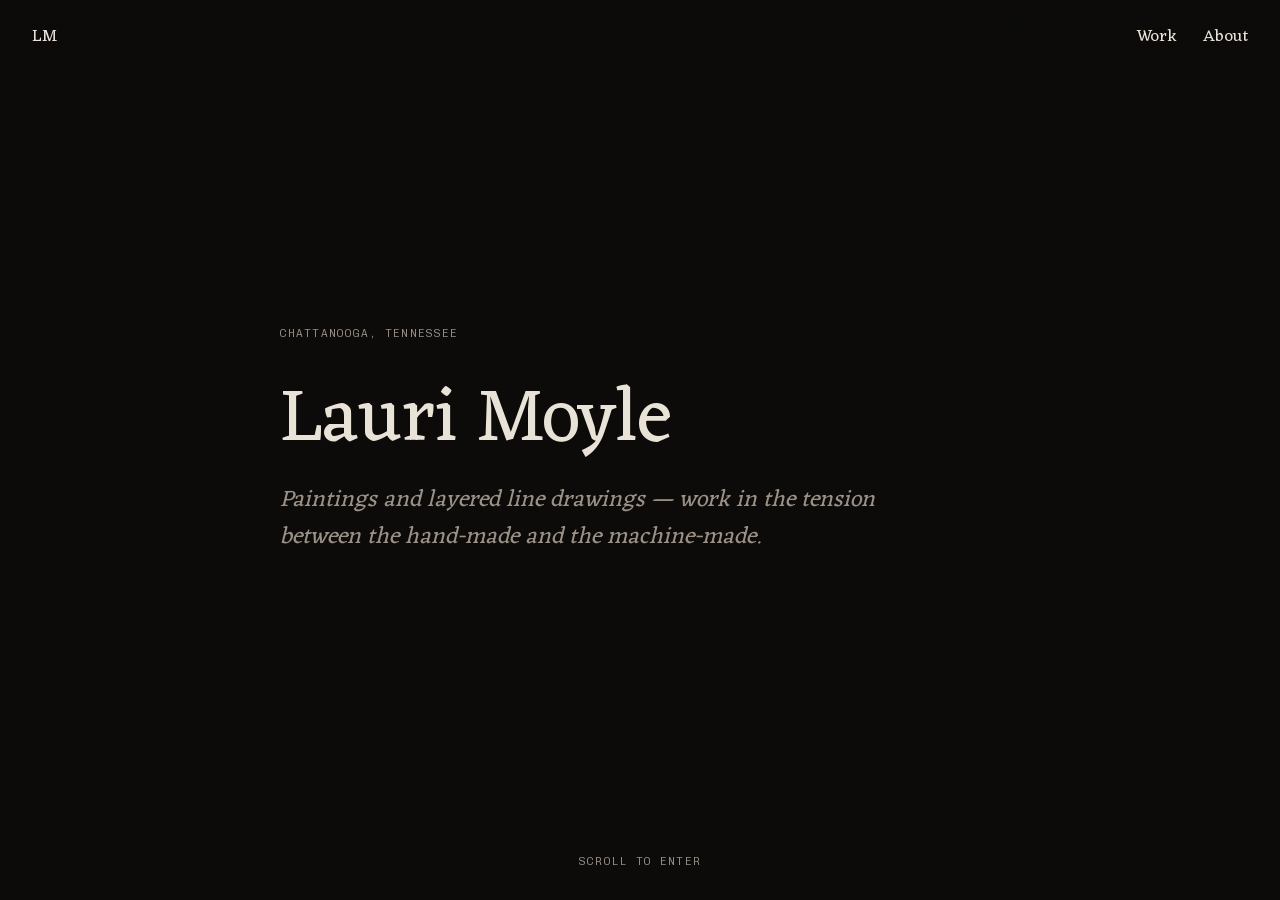
==== index.html @ e6e928c0 "Install and Configure Vercel Web Analytics Implemented Vercel Web Analytics for Static HTML Site  CH" ====
<!doctype html><html lang="en"><head><meta charset="utf-8"><meta name="viewport" content="width=device-width,initial-scale=1"><title>Lauri Moyle — Not for me less, not void</title><meta name="description" content="Paintings and layered line drawings by Lauri Moyle, Chattanooga, Tennessee."><link rel="stylesheet" href="/styles.css"><script src="/site.js" defer></script><script>window.va=window.va||function(){(window.vaq=window.vaq||[]).push(arguments);};</script><script defer src="/_vercel/insights/script.js"></script></head><body data-page="home"><nav class="nav" aria-label="Main navigation"><a class="wordmark" href="/">LM</a><div><a href="/">Work</a><a href="/about.html">About</a></div></nav><main id="work-feed" class="snap-feed" aria-live="polite"><section class="hero snap-panel"><div class="hero-copy"><span class="mono">Chattanooga, Tennessee</span><h1>Lauri Moyle</h1><p>Paintings and layered line drawings — work in the tension between the hand-made and the machine-made.</p></div><span class="scroll-cue mono">Scroll to enter</span></section></main></body></html>
---- styles.css ----
@font-face {
  font-family: Eczar;
  src: url('/eczar.woff2');
}

@font-face {
  font-family: Chivo;
  src: url('/chivomono.woff2');
}

:root {
  --g: #0c0b0a;
  --i: #e9e2d6;
  --d: #9a9184;
  --l: #e9e2d624;
  --glow: 232, 179, 75;
}

* { box-sizing: border-box; }

html {
  background: var(--g);
  color: var(--i);
  scroll-behavior: smooth;
}

body {
  margin: 0;
  background: var(--g);
  font: 17px/1.6 Eczar, Georgia, serif;
}

a { color: inherit; text-decoration: none; }

.mono {
  color: var(--d);
  font: 300 11px/1.55 Chivo, monospace;
  letter-spacing: .1em;
  text-transform: uppercase;
}

.nav {
  position: fixed;
  z-index: 20;
  inset: 0 0 auto;
  display: flex;
  justify-content: space-between;
  padding: 24px 32px;
  background: linear-gradient(var(--g), transparent);
}

.nav div { display: flex; gap: 26px; }
.nav a:hover, .nav a[aria-current] { border-bottom: 1px solid; }

.snap-feed {
  height: 100svh;
  overflow-y: auto;
  scroll-snap-type: y mandatory;
  background: #080706;
}

.snap-panel {
  min-height: 100svh;
  scroll-snap-align: start;
  scroll-snap-stop: always;
}

.hero {
  position: relative;
  display: grid;
  place-items: center;
  padding: 14vh 8vw;
  background: var(--g);
}

.hero-copy { width: min(720px, 100%); }

h1 {
  margin: .45em 0 .22em;
  font-size: clamp(42px, 8vw, 76px);
  font-weight: 400;
  line-height: 1.04;
}

.hero p {
  max-width: 46ch;
  color: var(--d);
  font-size: clamp(18px, 2.4vw, 23px);
  font-style: italic;
}

.scroll-cue { position: absolute; bottom: 30px; }

.series-panel {
  position: relative;
  display: grid;
  grid-template-columns: minmax(300px, .95fr) minmax(320px, 1.05fr);
  align-items: center;
  gap: clamp(45px, 8vw, 130px);
  min-height: 100svh;
  padding: 14vh 8vw 11vh;
  overflow: hidden;
  border-top: 1px solid #e9e2d610;
  background:
    radial-gradient(circle at 78% 42%, rgba(var(--glow), .07), transparent 34%),
    linear-gradient(135deg, #100e0b, #070605 72%);
}

.series-panel::before {
  content: attr(data-series-number);
  position: absolute;
  top: 5vh;
  right: 5vw;
  color: #e9e2d607;
  font: 400 clamp(170px, 32vw, 460px)/.75 Eczar, Georgia, serif;
  letter-spacing: -.08em;
  pointer-events: none;
}

.series-home-copy {
  position: relative;
  z-index: 2;
  max-width: 660px;
}

.series-number { color: #c7bdae; }

.series-home-copy h2 {
  max-width: 8ch;
  margin: .22em 0 .18em;
  font-size: clamp(56px, 8.5vw, 118px);
  font-weight: 400;
  letter-spacing: -.035em;
  line-height: .9;
}

.series-home-line {
  max-width: 32ch;
  margin: 0 0 32px;
  color: #c7bdae;
  font-size: clamp(20px, 2.2vw, 30px);
  font-style: italic;
  line-height: 1.35;
}

.series-home-statement {
  max-width: 48ch;
  padding-top: 27px;
  border-top: 1px solid var(--l);
  color: var(--d);
  font-size: clamp(15px, 1.35vw, 18px);
}

.series-home-statement p { margin: 0; }

.series-continue {
  display: inline-block;
  margin-top: 38px;
  color: var(--i);
}

.series-preview {
  position: relative;
  z-index: 1;
  height: min(70svh, 740px);
  min-height: 470px;
}

.series-preview-card {
  position: absolute;
  top: 8%;
  left: 10%;
  display: grid;
  place-items: center;
  width: 72%;
  height: 80%;
  padding: clamp(12px, 2vw, 26px);
  border: 1px solid #e9e2d61a;
  background: #080706;
  box-shadow: 0 36px 70px rgba(0, 0, 0, .48);
  transform-origin: center;
}

.series-preview-card img {
  display: block;
  width: 100%;
  height: 100%;
  object-fit: contain;
  filter: saturate(.9) brightness(.86);
}

.series-preview-card:nth-child(1) { z-index: 3; transform: translate(-12%, 1%) rotate(-3deg); }
.series-preview-card:nth-child(2) { z-index: 2; transform: translate(16%, 5%) rotate(3deg); }
.series-preview-card:nth-child(3) { z-index: 1; transform: translate(2%, 16%) rotate(.5deg); }
.series-preview-card:only-child { left: 13%; width: 75%; transform: none; }

.work-panel {
  display: grid;
  place-items: center;
  min-height: 112svh;
  padding: 15svh 5vw 14svh;
  background: #080706;
  content-visibility: auto;
  contain-intrinsic-size: auto 112svh;
}

.art-link { width: min(1180px, 100%); }

figure {
  display: grid;
  grid-template-columns: minmax(0, 1fr) minmax(180px, 250px);
  align-items: center;
  gap: clamp(34px, 7vw, 100px);
  margin: 0;
}

.art-frame {
  --glow-opacity: .22;
  position: relative;
  display: grid;
  place-items: center;
  height: min(72svh, 760px);
  isolation: isolate;
}

.art-frame::before {
  content: '';
  position: absolute;
  z-index: -3;
  inset: 8% 3%;
  border-radius: 50%;
  background: radial-gradient(ellipse, rgba(var(--glow), .14), transparent 67%);
  filter: blur(34px);
}

.art-frame img {
  width: 100%;
  height: 100%;
  object-fit: contain;
}

.art-frame .art-glow {
  --art-rotation: 0deg;
  position: absolute;
  z-index: -2;
  width: 88%;
  height: 88%;
  opacity: var(--glow-opacity);
  filter: blur(38px) saturate(1.2) brightness(1.12);
  transform: rotate(var(--art-rotation)) scale(1.035);
}

.art-frame .art-image {
  --art-rotation: 0deg;
  position: absolute;
  z-index: 1;
  inset: 0;
  filter: drop-shadow(0 18px 30px rgba(0, 0, 0, .48));
  transform: rotate(var(--art-rotation));
  transition: transform .7s, filter .7s;
}

.art-frame .is-rotated { --art-rotation: 180deg; }

.art-frame.is-dark .art-image {
  filter: drop-shadow(0 18px 30px rgba(0, 0, 0, .55)) drop-shadow(0 0 18px rgba(var(--glow), .16));
}

.art-link:hover .art-image { transform: rotate(var(--art-rotation)) scale(1.012); }

figcaption {
  display: grid;
  align-content: center;
  gap: 14px;
  min-height: 170px;
  padding-left: 25px;
  border-left: 1px solid var(--l);
}

.art-title {
  font-size: clamp(23px, 2.7vw, 34px);
  font-style: italic;
  line-height: 1.16;
}

.art-meta { display: grid; gap: 5px; }
.art-year { color: var(--i); }
.art-series { color: #c5bbad; }
.art-open { margin-top: 10px; color: var(--i); }

.about-layout {
  max-width: 1100px;
  margin: auto;
  padding: 22vh 32px 14vh;
  display: grid;
  grid-template-columns: 1fr 1fr;
  gap: 10vw;
}

.lead { font-size: clamp(20px, 2.5vw, 27px); }

.contact-links, .contact-form {
  display: grid;
  gap: 18px;
  margin-top: 40px;
}

.contact-links { justify-items: start; }
.contact-links a, footer a { border-bottom: 1px solid var(--l); }
.contact-form label { display: grid; color: var(--d); }

input, textarea {
  border: 0;
  border-bottom: 1px solid var(--l);
  background: transparent;
  color: var(--i);
  padding: 10px 2px;
  font: inherit;
}

textarea { border: 1px solid var(--l); padding: 12px; }

button {
  justify-self: start;
  border: 1px solid var(--l);
  background: transparent;
  color: var(--i);
  padding: 11px 22px;
  font: inherit;
}

.honey { position: absolute; left: -9999px; }
.form-status { min-height: 1.6em; color: var(--d); }

.work-detail {
  max-width: 1280px;
  margin: auto;
  padding: 16vh 32px 14vh;
}

.work-detail article {
  display: grid;
  grid-template-columns: minmax(0, 1.35fr) minmax(260px, .65fr);
  align-items: start;
  gap: 8vw;
  min-height: 72vh;
}

.detail-image {
  display: grid;
  place-items: center;
  min-height: 68vh;
  background: #080706;
}

.detail-image img {
  display: block;
  max-width: 100%;
  max-height: 78vh;
  margin: auto;
  filter: drop-shadow(0 18px 34px rgba(0, 0, 0, .5));
}

.series-preview-image.is-rotated,
.series-card-art.is-rotated,
.detail-art.is-rotated { transform: rotate(180deg); }

.detail-copy { position: sticky; top: 130px; }
.detail-copy h1 { font-size: clamp(36px, 5vw, 58px); }
.series, .muted { color: var(--d); font-style: italic; }
.statement { margin: 40px 0; }
.statement p + p { margin-top: 1.2em; }

.series-story,
.documentation {
  margin-top: clamp(90px, 14vh, 170px);
  padding-top: clamp(50px, 7vh, 88px);
  border-top: 1px solid var(--l);
}

.series-intro {
  display: grid;
  grid-template-columns: minmax(240px, .8fr) minmax(0, 1.2fr);
  gap: 9vw;
  align-items: start;
}

.series-intro h2,
.documentation h2 {
  margin: .28em 0 .35em;
  font-size: clamp(34px, 5vw, 58px);
  font-weight: 400;
  line-height: 1.06;
}

.series-eyebrow {
  max-width: 32ch;
  color: var(--d);
  font-style: italic;
}

.series-statement {
  max-width: 42ch;
  font-size: clamp(20px, 2.25vw, 28px);
  line-height: 1.5;
}

.process-grid {
  display: grid;
  grid-template-columns: repeat(3, 1fr);
  gap: 34px;
  margin: clamp(65px, 10vh, 120px) 0;
}

.process-step {
  padding-top: 22px;
  border-top: 1px solid var(--l);
}

.process-step h3 {
  margin: .55em 0 .25em;
  font-size: 28px;
  font-weight: 400;
}

.process-step p { color: var(--d); }

.section-heading {
  display: flex;
  justify-content: space-between;
  align-items: baseline;
  gap: 30px;
  margin-bottom: 26px;
}

.section-heading p {
  max-width: 44ch;
  color: var(--d);
}

.series-grid {
  display: grid;
  grid-template-columns: repeat(2, minmax(0, 1fr));
  gap: 22px;
}

.series-card {
  display: grid;
  grid-template-rows: minmax(380px, 58vh) auto;
  border: 1px solid var(--l);
  background: #080706;
  transition: border-color .25s, transform .25s;
}

.series-card:hover { border-color: #e9e2d65c; transform: translateY(-2px); }
.series-card.current-work { border-color: #e9e2d642; }

.series-card-image {
  display: grid;
  place-items: center;
  min-width: 0;
  padding: 24px;
}

.series-card-image img {
  display: block;
  width: 100%;
  height: 100%;
  object-fit: contain;
}

.series-card-copy {
  display: grid;
  gap: 7px;
  padding: 20px 22px 24px;
  border-top: 1px solid var(--l);
}

.series-card-copy strong { font-size: 22px; font-weight: 400; }

.installation-note {
  display: grid;
  grid-template-columns: 170px minmax(0, 1fr);
  gap: 30px;
  max-width: 850px;
  margin: clamp(60px, 9vh, 105px) 0 0 auto;
  padding: 28px 0 28px 30px;
  border-left: 1px solid var(--l);
  color: var(--d);
  font-style: italic;
}

.documentation-grid {
  display: grid;
  grid-template-columns: repeat(2, minmax(0, 1fr));
  gap: 28px;
}

.document-card {
  display: grid;
  grid-template-columns: 1fr;
  gap: 14px;
}

.document-card img,
.document-card video {
  display: block;
  width: 100%;
  max-height: 72vh;
  object-fit: contain;
  background: #080706;
}

.document-card figcaption {
  min-height: 0;
  padding: 0;
  border: 0;
  color: var(--d);
}

.document-link {
  display: block;
  padding: 22px 0;
  border-top: 1px solid var(--l);
}

footer {
  max-width: 1100px;
  margin: auto;
  padding: 42px 32px 60px;
  border-top: 1px solid var(--l);
  display: flex;
  justify-content: space-between;
}

@media (max-width: 760px) {
  .nav { padding: 20px; }

  .series-panel {
    grid-template-columns: 1fr;
    align-content: center;
    gap: 38px;
    min-height: 112svh;
    padding: 14vh 22px 10vh;
  }

  .series-panel::before {
    top: 8vh;
    right: 3vw;
    font-size: min(50vw, 240px);
  }

  .series-home-copy h2 {
    max-width: 9ch;
    font-size: clamp(52px, 18vw, 86px);
  }

  .series-home-line { max-width: 28ch; }
  .series-home-statement { font-size: 15px; }
  .series-continue { margin-top: 25px; }

  .series-preview {
    height: 33svh;
    min-height: 240px;
  }

  .series-preview-card {
    top: 0;
    left: 18%;
    width: 62%;
    height: 92%;
    padding: 10px;
  }

  .series-preview-card:only-child { left: 20%; width: 60%; }

  .work-panel {
    min-height: 108svh;
    padding: 12svh 18px 13svh;
    contain-intrinsic-size: auto 108svh;
  }

  figure {
    grid-template-columns: 1fr;
    gap: 26px;
  }

  .art-frame { height: 66svh; }

  figcaption {
    grid-template-columns: 1fr auto;
    align-items: end;
    min-height: auto;
    padding: 18px 0 0;
    border-top: 1px solid var(--l);
    border-left: 0;
  }

  .art-title { font-size: clamp(22px, 7vw, 30px); }
  .art-meta { justify-items: end; text-align: right; }

  .about-layout,
  .work-detail article,
  .series-intro { grid-template-columns: 1fr; }

  .about-layout { padding: 18vh 22px 12vh; }
  .work-detail { padding: 14vh 20px; }
  .work-detail article { gap: 45px; }
  .detail-image { min-height: auto; }
  .detail-copy { position: static; }
  .process-grid { grid-template-columns: 1fr; gap: 24px; }
  .series-grid, .documentation-grid { grid-template-columns: 1fr; }
  .series-card { grid-template-rows: minmax(320px, 62vh) auto; }
  .section-heading { display: block; }
  .installation-note { grid-template-columns: 1fr; gap: 12px; margin-left: 0; }
}

@media (prefers-reduced-motion: reduce) {
  html { scroll-behavior: auto; }
  .snap-feed { scroll-snap-type: none; }
  .art-frame .art-image, .series-card { transition: none; }
}
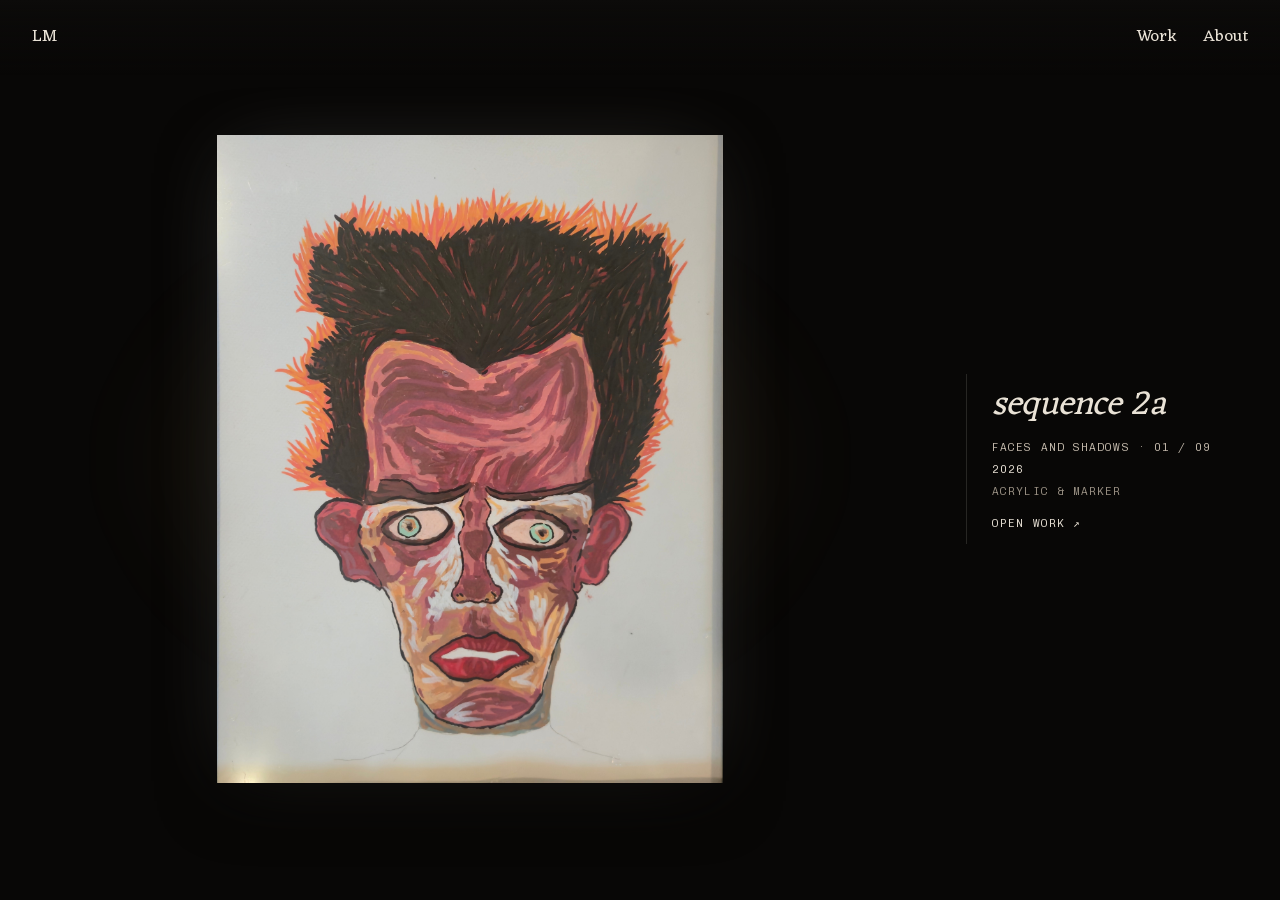
==== commit 66889e50: "Open portfolio with Sequence 2a" ====
--- a/index.html
+++ b/index.html
@@ -1 +1 @@
-<!doctype html><html lang="en"><head><meta charset="utf-8"><meta name="viewport" content="width=device-width,initial-scale=1"><title>Lauri Moyle — Not for me less, not void</title><meta name="description" content="Paintings and layered line drawings by Lauri Moyle, Chattanooga, Tennessee."><link rel="stylesheet" href="/styles.css"><script src="/site.js" defer></script><script>window.va=window.va||function(){(window.vaq=window.vaq||[]).push(arguments);};</script><script defer src="/_vercel/insights/script.js"></script></head><body data-page="home"><nav class="nav" aria-label="Main navigation"><a class="wordmark" href="/">LM</a><div><a href="/">Work</a><a href="/about.html">About</a></div></nav><main id="work-feed" class="snap-feed" aria-live="polite"><section class="hero snap-panel"><div class="hero-copy"><span class="mono">Chattanooga, Tennessee</span><h1>Lauri Moyle</h1><p>Paintings and layered line drawings — work in the tension between the hand-made and the machine-made.</p></div><span class="scroll-cue mono">Scroll to enter</span></section></main></body></html>
+<!doctype html><html lang="en"><head><meta charset="utf-8"><meta name="viewport" content="width=device-width,initial-scale=1"><title>Lauri Moyle — Not for me less, not void</title><meta name="description" content="Paintings and layered line drawings by Lauri Moyle, Chattanooga, Tennessee."><link rel="stylesheet" href="/styles.css"><script src="/site.js" defer></script></head><body data-page="home"><nav class="nav" aria-label="Main navigation"><a class="wordmark" href="/">LM</a><div><a href="/">Work</a><a href="/about.html">About</a></div></nav><main id="work-feed" class="snap-feed" aria-live="polite"><h1 class="visually-hidden">Lauri Moyle — Paintings and layered line drawings</h1></main></body></html>
--- a/styles.css
+++ b/styles.css
@@ -51,6 +51,18 @@
 
 .nav div { display: flex; gap: 26px; }
 .nav a:hover, .nav a[aria-current] { border-bottom: 1px solid; }
+
+.visually-hidden {
+  position: absolute;
+  width: 1px;
+  height: 1px;
+  padding: 0;
+  margin: -1px;
+  overflow: hidden;
+  clip: rect(0, 0, 0, 0);
+  white-space: nowrap;
+  border: 0;
+}
 
 .snap-feed {
   height: 100svh;
@@ -204,6 +216,12 @@
   contain-intrinsic-size: auto 112svh;
 }
 
+.opening-work {
+  min-height: 100svh;
+  padding-top: 10svh;
+  padding-bottom: 8svh;
+}
+
 .art-link { width: min(1180px, 100%); }
 
 figure {
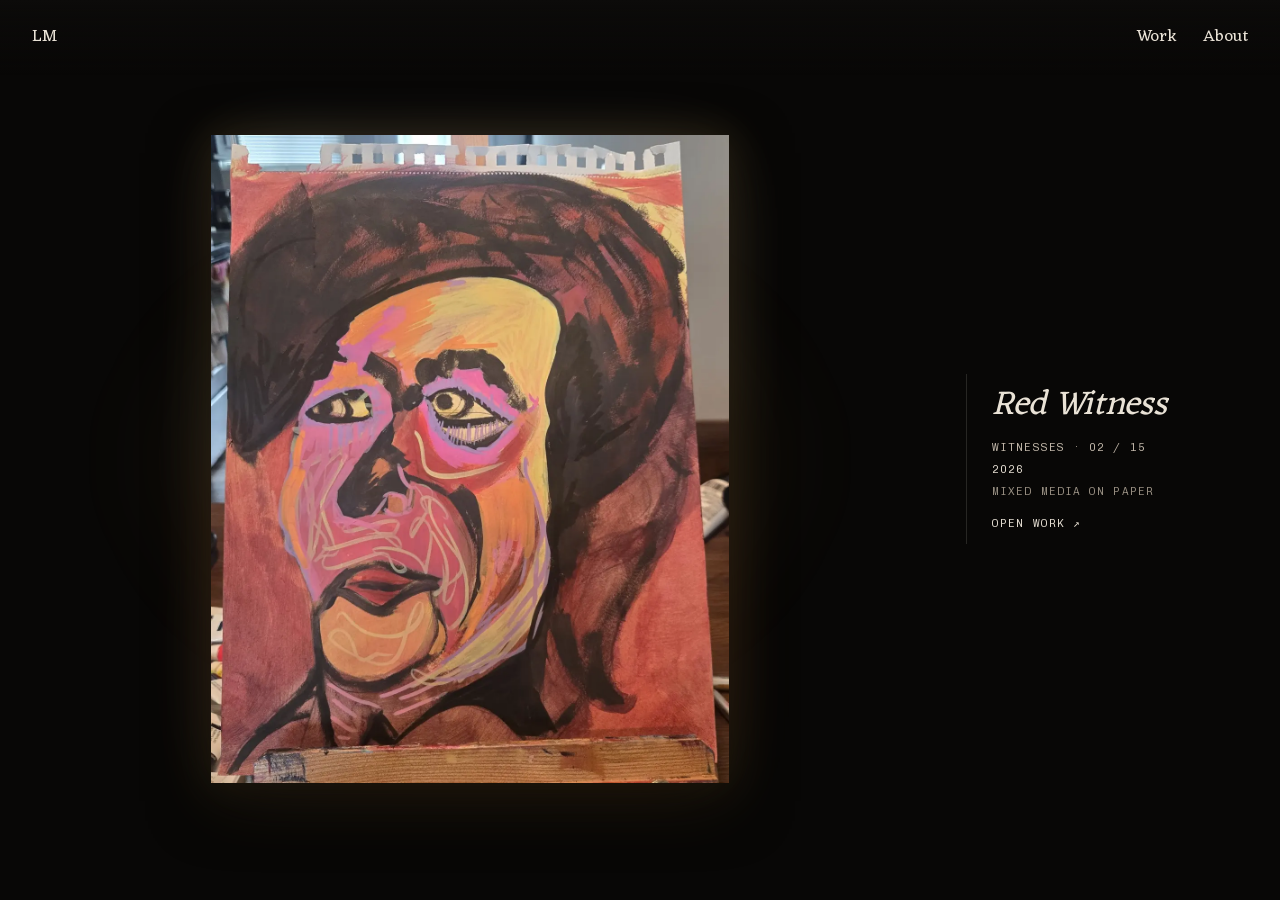
==== commit 6938e8c0: "Set tab title to #NotFormlessNotVoid and add backlit-square favicon Co-Authored-By: Claude Opus 5 <n" ====
--- a/index.html
+++ b/index.html
@@ -1 +1 @@
-<!doctype html><html lang="en"><head><meta charset="utf-8"><meta name="viewport" content="width=device-width,initial-scale=1"><title>Lauri Moyle — Not for me less, not void</title><meta name="description" content="Paintings and layered line drawings by Lauri Moyle, Chattanooga, Tennessee."><link rel="stylesheet" href="/styles.css"><script src="/site.js" defer></script></head><body data-page="home"><nav class="nav" aria-label="Main navigation"><a class="wordmark" href="/">LM</a><div><a href="/">Work</a><a href="/about.html">About</a></div></nav><main id="work-feed" class="snap-feed" aria-live="polite"><h1 class="visually-hidden">Lauri Moyle — Paintings and layered line drawings</h1></main></body></html>
+<!doctype html><html lang="en"><head><meta charset="utf-8"><meta name="viewport" content="width=device-width,initial-scale=1"><title>Lauri Moyle — #NotFormlessNotVoid</title><meta name="description" content="Paintings and layered line drawings by Lauri Moyle, Chattanooga, Tennessee."><link rel="icon" href="/favicon.svg" type="image/svg+xml"><link rel="icon" href="/favicon.png" type="image/png" sizes="64x64"><link rel="apple-touch-icon" href="/apple-touch-icon.png"><link rel="stylesheet" href="/styles.css"><script src="/site.js" defer></script></head><body data-page="home"><nav class="nav" aria-label="Main navigation"><a class="wordmark" href="/">LM</a><div><a href="/">Work</a><a href="/about.html">About</a></div></nav><main id="work-feed" class="snap-feed" aria-live="polite"><h1 class="visually-hidden">Lauri Moyle — Paintings and layered line drawings</h1></main></body></html>
